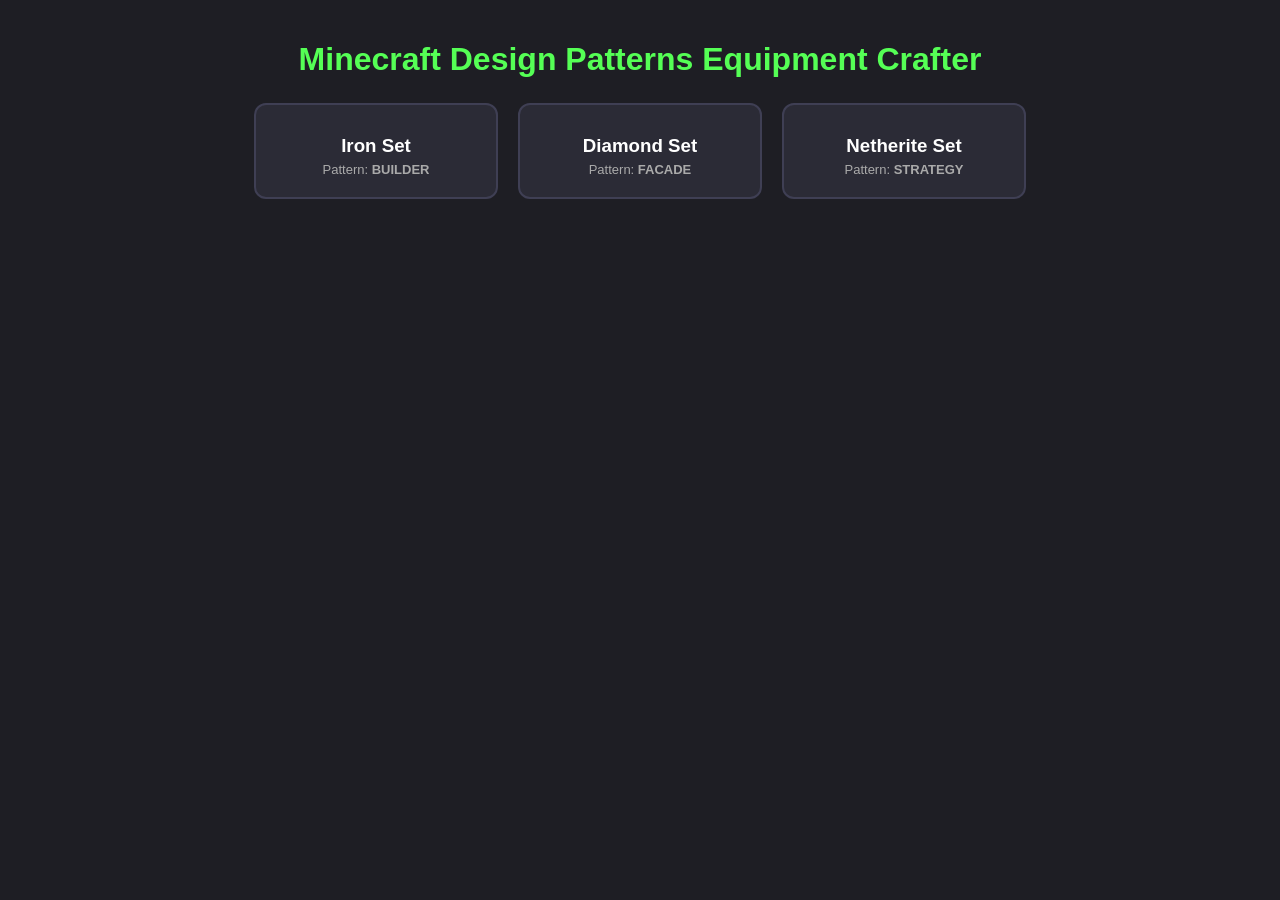
==== minecraft/src/main/resources/static/index.html @ b607a892 "feat: added simple web page for application" ====
<!DOCTYPE html>
<html lang="ru">
<head>
    <meta charset="UTF-8">
    <title>Minecraft Equipment Crafter</title>
    <style>
        body {
            font-family: 'Segoe UI', Tahoma, Geneva, Verdana, sans-serif;
            background-color: #1e1e24;
            color: #fff;
            margin: 0;
            padding: 20px;
            text-align: center;
        }

        h1 { margin-bottom: 25px; color: #55ff55; }

        .button-grid {
            display: flex;
            justify-content: center;
            gap: 20px;
            flex-wrap: wrap;
            margin-bottom: 30px;
        }

        .card {
            background-color: #2b2b36;
            border: 2px solid #3f3f54;
            border-radius: 12px;
            padding: 20px;
            width: 200px;
            cursor: pointer;
            transition: transform 0.2s, border-color 0.2s;
        }

        .card:hover {
            transform: translateY(-5px);
            border-color: #55ff55;
        }

        .card h3 { margin: 10px 0 5px 0; }
        .card p { font-size: 13px; color: #aaa; margin: 0; }

        .results-container {
            max-width: 800px;
            margin: 0 auto;
            background: #2b2b36;
            padding: 20px;
            border-radius: 12px;
            display: none;
        }

        .summary-box {
            background: #383848;
            padding: 15px;
            border-radius: 8px;
            margin-bottom: 20px;
            font-size: 16px;
        }

        .summary-box span { font-weight: bold; color: #ffaa00; }

        .items-grid {
            display: grid;
            grid-template-columns: repeat(auto-fill, minmax(220px, 1fr));
            gap: 15px;
        }

        .item-card {
            background: #1e1e24;
            padding: 15px;
            border-radius: 8px;
            border-left: 4px solid #55ff55;
            text-align: left;
        }

        .item-card.tool { border-left-color: #ff5555; }
        .item-name { font-weight: bold; margin-bottom: 5px; }
        .item-detail { font-size: 13px; color: #bbb; }
    </style>
</head>
<body>

    <h1>Minecraft Design Patterns Equipment Crafter</h1>

    <div class="button-grid">
        <div class="card" onclick="fetchEquipment('iron')">
            <h3>Iron Set</h3>
            <p>Pattern: <strong>BUILDER</strong></p>
        </div>
        <div class="card" onclick="fetchEquipment('diamond')">
            <h3>Diamond Set</h3>
            <p>Pattern: <strong>FACADE</strong></p>
        </div>
        <div class="card" onclick="fetchEquipment('netherite')">
            <h3>Netherite Set</h3>
            <p>Pattern: <strong>STRATEGY</strong></p>
        </div>
    </div>

    <div id="results" class="results-container">
        <div class="summary-box" id="summary"></div>
        <div class="items-grid" id="itemsList"></div>
    </div>

    <script>
        async function fetchEquipment(type) {
            try {
                const response = await fetch(`http://localhost:8080/api/equipment/${type}`);
                const items = await response.json();

                let totalCost = 0;
                items.forEach(item => totalCost += (item.resourceCost || 1));

                const resourceName = type === 'iron' ? 'Iron Ingots' : (type === 'diamond' ? 'Diamonds' : 'Netherite Ingots');
                const patternName = type === 'iron' ? 'Builder' : (type === 'diamond' ? 'Facade' : 'Strategy');

                document.getElementById('summary').innerHTML = `
                    Selected Pattern: <span>${patternName}</span> | 
                    Total Resources Spent: <span>${totalCost} ${resourceName}</span> | 
                    Items Generated: <span>${items.length}</span>
                `;

                const itemsList = document.getElementById('itemsList');
                itemsList.innerHTML = '';

                items.forEach(item => {
                    const isTool = item.type === 'TOOL';
                    itemsList.innerHTML += `
                        <div class="item-card ${isTool ? 'tool' : ''}">
                            <div class="item-name">${item.name}</div>
                            <div class="item-detail">Type: ${item.type}</div>
                            <div class="item-detail">Durability: ${item.durability}</div>
                            <div class="item-detail">Cost: ${item.resourceCost || 1} ore</div>
                        </div>
                    `;
                });

                document.getElementById('results').style.display = 'block';
            } catch (err) {
                alert('Error loading equipment data from backend!');
            }
        }
    </script>
</body>
</html>
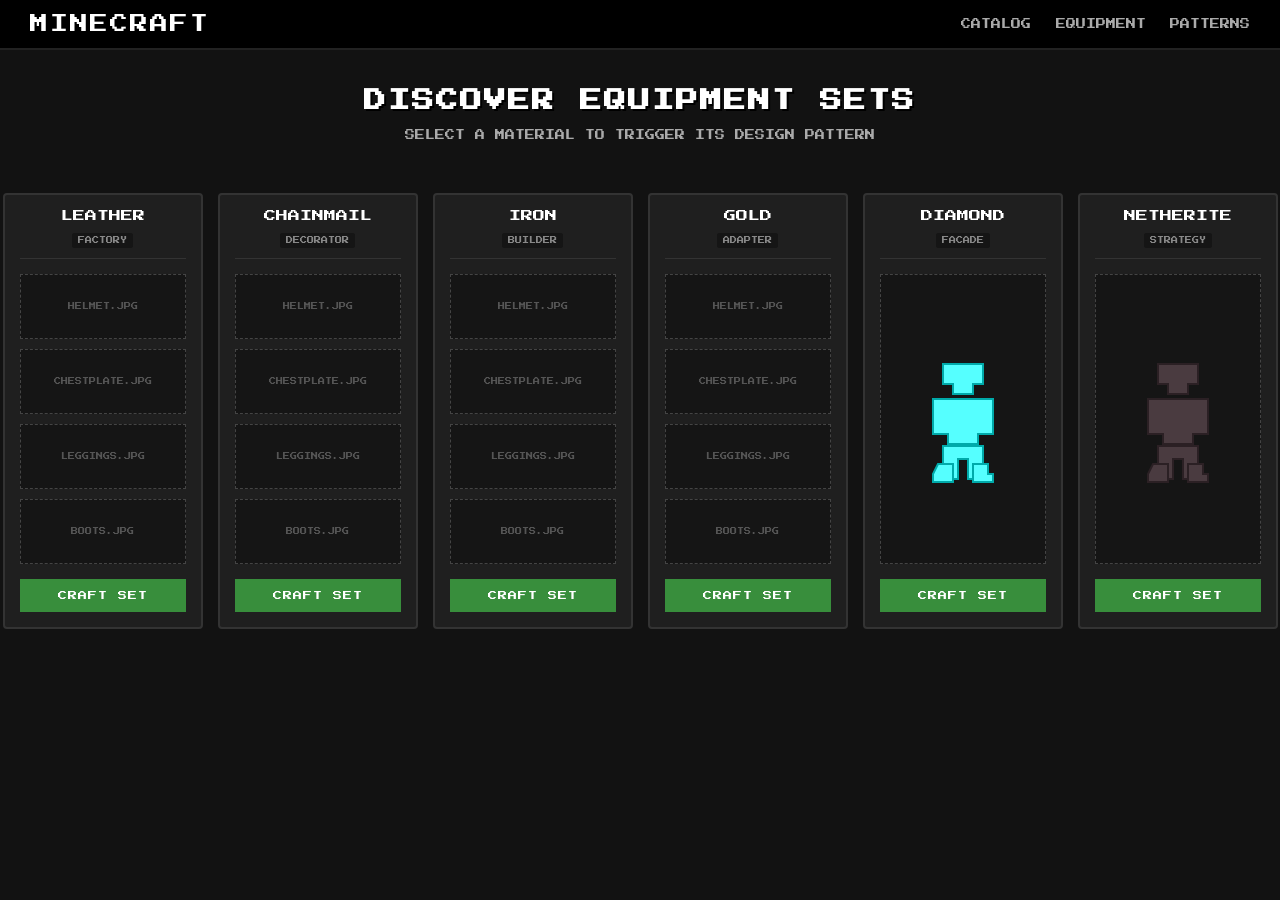
==== commit b9bae6d5: "feat: restrict set page redirection to active backend server connections and replace empty image slo" ====
--- a/minecraft/src/main/resources/static/index.html
+++ b/minecraft/src/main/resources/static/index.html
@@ -1,144 +1,333 @@
 <!DOCTYPE html>
-<html lang="ru">
+<html lang="en">
 <head>
     <meta charset="UTF-8">
+    <meta name="viewport" content="width=device-width, initial-scale=1.0">
     <title>Minecraft Equipment Crafter</title>
+    <link rel="preconnect" href="https://fonts.googleapis.com">
+    <link rel="preconnect" href="https://fonts.gstatic.com" crossorigin>
+    <link href="https://fonts.googleapis.com/css2?family=Press+Start+2P&display=swap" rel="stylesheet">
     <style>
+        :root {
+            --mc-font: 'Press Start 2P', monospace;
+            --mc-bg: #121212;
+            --mc-card-bg: #1f1f1f;
+            --mc-card-border: #333333;
+            --mc-green: #388e3c;
+            --mc-green-hover: #4caf50;
+            --mc-text-white: #ffffff;
+            --mc-text-gray: #aaaaaa;
+        }
+
+        * {
+            box-sizing: border-box;
+            margin: 0;
+            padding: 0;
+        }
+
         body {
-            font-family: 'Segoe UI', Tahoma, Geneva, Verdana, sans-serif;
-            background-color: #1e1e24;
+            background-color: var(--mc-bg);
+            color: var(--mc-text-white);
+            font-family: Arial, sans-serif;
+            min-height: 100vh;
+            display: flex;
+            flex-direction: column;
+        }
+
+        header {
+            background-color: #000000;
+            border-bottom: 2px solid #222;
+            padding: 15px 30px;
+            display: flex;
+            justify-content: space-between;
+            align-items: center;
+        }
+
+        .logo {
+            font-family: var(--mc-font);
+            font-size: 18px;
+            letter-spacing: 2px;
             color: #fff;
-            margin: 0;
-            padding: 20px;
+            text-transform: uppercase;
+        }
+
+        nav a {
+            font-family: var(--mc-font);
+            color: var(--mc-text-gray);
+            text-decoration: none;
+            margin-left: 20px;
+            font-size: 10px;
+            transition: color 0.2s;
+        }
+
+        nav a:hover {
+            color: var(--mc-text-white);
+        }
+
+        .hero {
             text-align: center;
-        }
-
-        h1 { margin-bottom: 25px; color: #55ff55; }
-
-        .button-grid {
+            padding: 40px 20px 20px 20px;
+        }
+
+        .hero h1 {
+            font-family: var(--mc-font);
+            font-size: 22px;
+            letter-spacing: 2px;
+            margin-bottom: 15px;
+            text-transform: uppercase;
+            text-shadow: 2px 2px 0px #000;
+        }
+
+        .hero p {
+            font-family: var(--mc-font);
+            font-size: 10px;
+            color: var(--mc-text-gray);
+            line-height: 1.6;
+        }
+
+        .cards-row {
             display: flex;
             justify-content: center;
-            gap: 20px;
-            flex-wrap: wrap;
-            margin-bottom: 30px;
+            gap: 15px;
+            padding: 30px 20px;
+            max-width: 1400px;
+            margin: 0 auto;
+            width: 100%;
+            overflow-x: auto;
         }
 
         .card {
-            background-color: #2b2b36;
-            border: 2px solid #3f3f54;
-            border-radius: 12px;
-            padding: 20px;
+            background-color: var(--mc-card-bg);
+            border: 2px solid var(--mc-card-border);
+            border-radius: 4px;
             width: 200px;
+            flex-shrink: 0;
+            display: flex;
+            flex-direction: column;
+            padding: 15px;
+            transition: transform 0.2s, border-color 0.2s;
+        }
+
+        .card:hover {
+            transform: translateY(-4px);
+            border-color: var(--mc-green);
+        }
+
+        .card-header {
+            text-align: center;
+            margin-bottom: 15px;
+            border-bottom: 1px solid #333;
+            padding-bottom: 10px;
+        }
+
+        .card-title {
+            font-family: var(--mc-font);
+            font-size: 12px;
+            margin-bottom: 8px;
+            color: #fff;
+        }
+
+        .pattern-badge {
+            font-family: var(--mc-font);
+            font-size: 7px;
+            color: #888;
+            background: #151515;
+            padding: 4px 6px;
+            border-radius: 2px;
+            display: inline-block;
+        }
+
+        .armor-slots {
+            display: flex;
+            flex-direction: column;
+            gap: 10px;
+            margin-bottom: 15px;
+        }
+
+        .img-slot {
+            width: 100%;
+            height: 65px;
+            background-color: #151515;
+            border: 1px dashed #444;
+            display: flex;
+            align-items: center;
+            justify-content: center;
+            overflow: hidden;
+        }
+
+        .img-slot img {
+            max-width: 100%;
+            max-height: 100%;
+            object-fit: contain;
+        }
+
+        .img-slot-placeholder {
+            font-family: var(--mc-font);
+            font-size: 7px;
+            color: #555;
+            text-transform: uppercase;
+        }
+
+        .full-illustration-slot {
+            width: 100%;
+            height: 290px;
+            background-color: #151515;
+            border: 1px dashed #444;
+            display: flex;
+            align-items: center;
+            justify-content: center;
+            margin-bottom: 15px;
+        }
+
+        .btn-craft {
+            font-family: var(--mc-font);
+            font-size: 9px;
+            background-color: var(--mc-green);
+            color: #fff;
+            border: none;
+            padding: 12px 5px;
             cursor: pointer;
-            transition: transform 0.2s, border-color 0.2s;
-        }
-
-        .card:hover {
-            transform: translateY(-5px);
-            border-color: #55ff55;
-        }
-
-        .card h3 { margin: 10px 0 5px 0; }
-        .card p { font-size: 13px; color: #aaa; margin: 0; }
-
-        .results-container {
-            max-width: 800px;
-            margin: 0 auto;
-            background: #2b2b36;
-            padding: 20px;
-            border-radius: 12px;
-            display: none;
-        }
-
-        .summary-box {
-            background: #383848;
-            padding: 15px;
-            border-radius: 8px;
-            margin-bottom: 20px;
-            font-size: 16px;
-        }
-
-        .summary-box span { font-weight: bold; color: #ffaa00; }
-
-        .items-grid {
-            display: grid;
-            grid-template-columns: repeat(auto-fill, minmax(220px, 1fr));
-            gap: 15px;
-        }
-
-        .item-card {
-            background: #1e1e24;
-            padding: 15px;
-            border-radius: 8px;
-            border-left: 4px solid #55ff55;
-            text-align: left;
-        }
-
-        .item-card.tool { border-left-color: #ff5555; }
-        .item-name { font-weight: bold; margin-bottom: 5px; }
-        .item-detail { font-size: 13px; color: #bbb; }
+            width: 100%;
+            text-transform: uppercase;
+            letter-spacing: 1px;
+            margin-top: auto;
+            transition: background-color 0.2s;
+        }
+
+        .btn-craft:hover {
+            background-color: var(--mc-green-hover);
+        }
     </style>
 </head>
 <body>
 
-    <h1>Minecraft Design Patterns Equipment Crafter</h1>
-
-    <div class="button-grid">
-        <div class="card" onclick="fetchEquipment('iron')">
-            <h3>Iron Set</h3>
-            <p>Pattern: <strong>BUILDER</strong></p>
-        </div>
-        <div class="card" onclick="fetchEquipment('diamond')">
-            <h3>Diamond Set</h3>
-            <p>Pattern: <strong>FACADE</strong></p>
-        </div>
-        <div class="card" onclick="fetchEquipment('netherite')">
-            <h3>Netherite Set</h3>
-            <p>Pattern: <strong>STRATEGY</strong></p>
-        </div>
+    <header>
+        <div class="logo">MINECRAFT</div>
+        <nav>
+            <a href="index.html">CATALOG</a>
+            <a href="#">EQUIPMENT</a>
+            <a href="#">PATTERNS</a>
+        </nav>
+    </header>
+
+    <div class="hero">
+        <h1>DISCOVER EQUIPMENT SETS</h1>
+        <p>SELECT A MATERIAL TO TRIGGER ITS DESIGN PATTERN</p>
     </div>
 
-    <div id="results" class="results-container">
-        <div class="summary-box" id="summary"></div>
-        <div class="items-grid" id="itemsList"></div>
+    <div class="cards-row">
+        <!-- 1. LEATHER -->
+        <div class="card">
+            <div class="card-header">
+                <div class="card-title">LEATHER</div>
+                <div class="pattern-badge">FACTORY</div>
+            </div>
+            <div class="armor-slots">
+                <div class="img-slot"><img src="leather_helmet.jpg" alt="Helmet" onerror="this.style.display='none'; this.nextElementSibling.style.display='block';"><span class="img-slot-placeholder" style="display:none;">HELMET.JPG</span></div>
+                <div class="img-slot"><img src="leather_chestplate.jpg" alt="Chestplate" onerror="this.style.display='none'; this.nextElementSibling.style.display='block';"><span class="img-slot-placeholder" style="display:none;">CHESTPLATE.JPG</span></div>
+                <div class="img-slot"><img src="leather_leggings.jpg" alt="Leggings" onerror="this.style.display='none'; this.nextElementSibling.style.display='block';"><span class="img-slot-placeholder" style="display:none;">LEGGINGS.JPG</span></div>
+                <div class="img-slot"><img src="leather_boots.jpg" alt="Boots" onerror="this.style.display='none'; this.nextElementSibling.style.display='block';"><span class="img-slot-placeholder" style="display:none;">BOOTS.JPG</span></div>
+            </div>
+            <button class="btn-craft" onclick="craftSet('leather')">CRAFT SET</button>
+        </div>
+
+        <!-- 2. CHAINMAIL -->
+        <div class="card">
+            <div class="card-header">
+                <div class="card-title">CHAINMAIL</div>
+                <div class="pattern-badge">DECORATOR</div>
+            </div>
+            <div class="armor-slots">
+                <div class="img-slot"><img src="chainmail_helmet.jpg" alt="Helmet" onerror="this.style.display='none'; this.nextElementSibling.style.display='block';"><span class="img-slot-placeholder" style="display:none;">HELMET.JPG</span></div>
+                <div class="img-slot"><img src="chainmail_chestplate.jpg" alt="Chestplate" onerror="this.style.display='none'; this.nextElementSibling.style.display='block';"><span class="img-slot-placeholder" style="display:none;">CHESTPLATE.JPG</span></div>
+                <div class="img-slot"><img src="chainmail_leggings.jpg" alt="Leggings" onerror="this.style.display='none'; this.nextElementSibling.style.display='block';"><span class="img-slot-placeholder" style="display:none;">LEGGINGS.JPG</span></div>
+                <div class="img-slot"><img src="chainmail_boots.jpg" alt="Boots" onerror="this.style.display='none'; this.nextElementSibling.style.display='block';"><span class="img-slot-placeholder" style="display:none;">BOOTS.JPG</span></div>
+            </div>
+            <button class="btn-craft" onclick="craftSet('chainmail')">CRAFT SET</button>
+        </div>
+
+        <!-- 3. IRON -->
+        <div class="card">
+            <div class="card-header">
+                <div class="card-title">IRON</div>
+                <div class="pattern-badge">BUILDER</div>
+            </div>
+            <div class="armor-slots">
+                <div class="img-slot"><img src="iron_helmet.jpg" alt="Helmet" onerror="this.style.display='none'; this.nextElementSibling.style.display='block';"><span class="img-slot-placeholder" style="display:none;">HELMET.JPG</span></div>
+                <div class="img-slot"><img src="iron_chestplate.jpg" alt="Chestplate" onerror="this.style.display='none'; this.nextElementSibling.style.display='block';"><span class="img-slot-placeholder" style="display:none;">CHESTPLATE.JPG</span></div>
+                <div class="img-slot"><img src="iron_leggings.jpg" alt="Leggings" onerror="this.style.display='none'; this.nextElementSibling.style.display='block';"><span class="img-slot-placeholder" style="display:none;">LEGGINGS.JPG</span></div>
+                <div class="img-slot"><img src="iron_boots.jpg" alt="Boots" onerror="this.style.display='none'; this.nextElementSibling.style.display='block';"><span class="img-slot-placeholder" style="display:none;">BOOTS.JPG</span></div>
+            </div>
+            <button class="btn-craft" onclick="craftSet('iron')">CRAFT SET</button>
+        </div>
+
+        <!-- 4. GOLD -->
+        <div class="card">
+            <div class="card-header">
+                <div class="card-title">GOLD</div>
+                <div class="pattern-badge">ADAPTER</div>
+            </div>
+            <div class="armor-slots">
+                <div class="img-slot"><img src="gold_helmet.jpg" alt="Helmet" onerror="this.style.display='none'; this.nextElementSibling.style.display='block';"><span class="img-slot-placeholder" style="display:none;">HELMET.JPG</span></div>
+                <div class="img-slot"><img src="gold_chestplate.jpg" alt="Chestplate" onerror="this.style.display='none'; this.nextElementSibling.style.display='block';"><span class="img-slot-placeholder" style="display:none;">CHESTPLATE.JPG</span></div>
+                <div class="img-slot"><img src="gold_leggings.jpg" alt="Leggings" onerror="this.style.display='none'; this.nextElementSibling.style.display='block';"><span class="img-slot-placeholder" style="display:none;">LEGGINGS.JPG</span></div>
+                <div class="img-slot"><img src="gold_boots.jpg" alt="Boots" onerror="this.style.display='none'; this.nextElementSibling.style.display='block';"><span class="img-slot-placeholder" style="display:none;">BOOTS.JPG</span></div>
+            </div>
+            <button class="btn-craft" onclick="craftSet('gold')">CRAFT SET</button>
+        </div>
+
+        <!-- 5. DIAMOND -->
+        <div class="card">
+            <div class="card-header">
+                <div class="card-title">DIAMOND</div>
+                <div class="pattern-badge">FACADE</div>
+            </div>
+            <div class="full-illustration-slot">
+                <svg width="100" height="140" viewBox="0 0 100 130" xmlns="http://www.w3.org/2000/svg">
+                    <path d="M30 10 H70 V30 H60 V40 H40 V30 H30 Z" fill="#55ffff" stroke="#00aaaa" stroke-width="2"/>
+                    <path d="M20 45 H80 V80 H65 V90 H35 V80 H20 Z" fill="#55ffff" stroke="#00aaaa" stroke-width="2"/>
+                    <path d="M30 92 H70 V125 H55 V105 H45 V125 H30 Z" fill="#55ffff" stroke="#00aaaa" stroke-width="2"/>
+                    <path d="M25 110 H40 V128 H20 V120 Z M60 110 H75 V120 H80 V128 H60 Z" fill="#55ffff" stroke="#00aaaa" stroke-width="2"/>
+                </svg>
+            </div>
+            <button class="btn-craft" onclick="craftSet('diamond')">CRAFT SET</button>
+        </div>
+
+        <!-- 6. NETHERITE -->
+        <div class="card">
+            <div class="card-header">
+                <div class="card-title">NETHERITE</div>
+                <div class="pattern-badge">STRATEGY</div>
+            </div>
+            <div class="full-illustration-slot">
+                <svg width="100" height="140" viewBox="0 0 100 130" xmlns="http://www.w3.org/2000/svg">
+                    <path d="M30 10 H70 V30 H60 V40 H40 V30 H30 Z" fill="#4a3b40" stroke="#2b2024" stroke-width="2"/>
+                    <path d="M20 45 H80 V80 H65 V90 H35 V80 H20 Z" fill="#4a3b40" stroke="#2b2024" stroke-width="2"/>
+                    <path d="M30 92 H70 V125 H55 V105 H45 V125 H30 Z" fill="#4a3b40" stroke="#2b2024" stroke-width="2"/>
+                    <path d="M25 110 H40 V128 H20 V120 Z M60 110 H75 V120 H80 V128 H60 Z" fill="#4a3b40" stroke="#2b2024" stroke-width="2"/>
+                </svg>
+            </div>
+            <button class="btn-craft" onclick="craftSet('netherite')">CRAFT SET</button>
+        </div>
     </div>
 
     <script>
-        async function fetchEquipment(type) {
+        async function craftSet(type) {
+            const supportedTypes = ['iron', 'diamond', 'netherite'];
+            if (!supportedTypes.includes(type)) {
+                alert('Set page for ' + type.toUpperCase() + ' is not implemented yet!');
+                return;
+            }
+
             try {
                 const response = await fetch(`http://localhost:8080/api/equipment/${type}`);
-                const items = await response.json();
-
-                let totalCost = 0;
-                items.forEach(item => totalCost += (item.resourceCost || 1));
-
-                const resourceName = type === 'iron' ? 'Iron Ingots' : (type === 'diamond' ? 'Diamonds' : 'Netherite Ingots');
-                const patternName = type === 'iron' ? 'Builder' : (type === 'diamond' ? 'Facade' : 'Strategy');
-
-                document.getElementById('summary').innerHTML = `
-                    Selected Pattern: <span>${patternName}</span> | 
-                    Total Resources Spent: <span>${totalCost} ${resourceName}</span> | 
-                    Items Generated: <span>${items.length}</span>
-                `;
-
-                const itemsList = document.getElementById('itemsList');
-                itemsList.innerHTML = '';
-
-                items.forEach(item => {
-                    const isTool = item.type === 'TOOL';
-                    itemsList.innerHTML += `
-                        <div class="item-card ${isTool ? 'tool' : ''}">
-                            <div class="item-name">${item.name}</div>
-                            <div class="item-detail">Type: ${item.type}</div>
-                            <div class="item-detail">Durability: ${item.durability}</div>
-                            <div class="item-detail">Cost: ${item.resourceCost || 1} ore</div>
-                        </div>
-                    `;
-                });
-
-                document.getElementById('results').style.display = 'block';
+                if (response.ok) {
+                    window.location.href = `${type}.html`;
+                } else {
+                    alert('Server error: Could not fetch data from backend!');
+                }
             } catch (err) {
-                alert('Error loading equipment data from backend!');
+                alert('SERVER IS DOWN! Please start Spring Boot server (./mvnw spring-boot:run) to open this set.');
             }
         }
     </script>
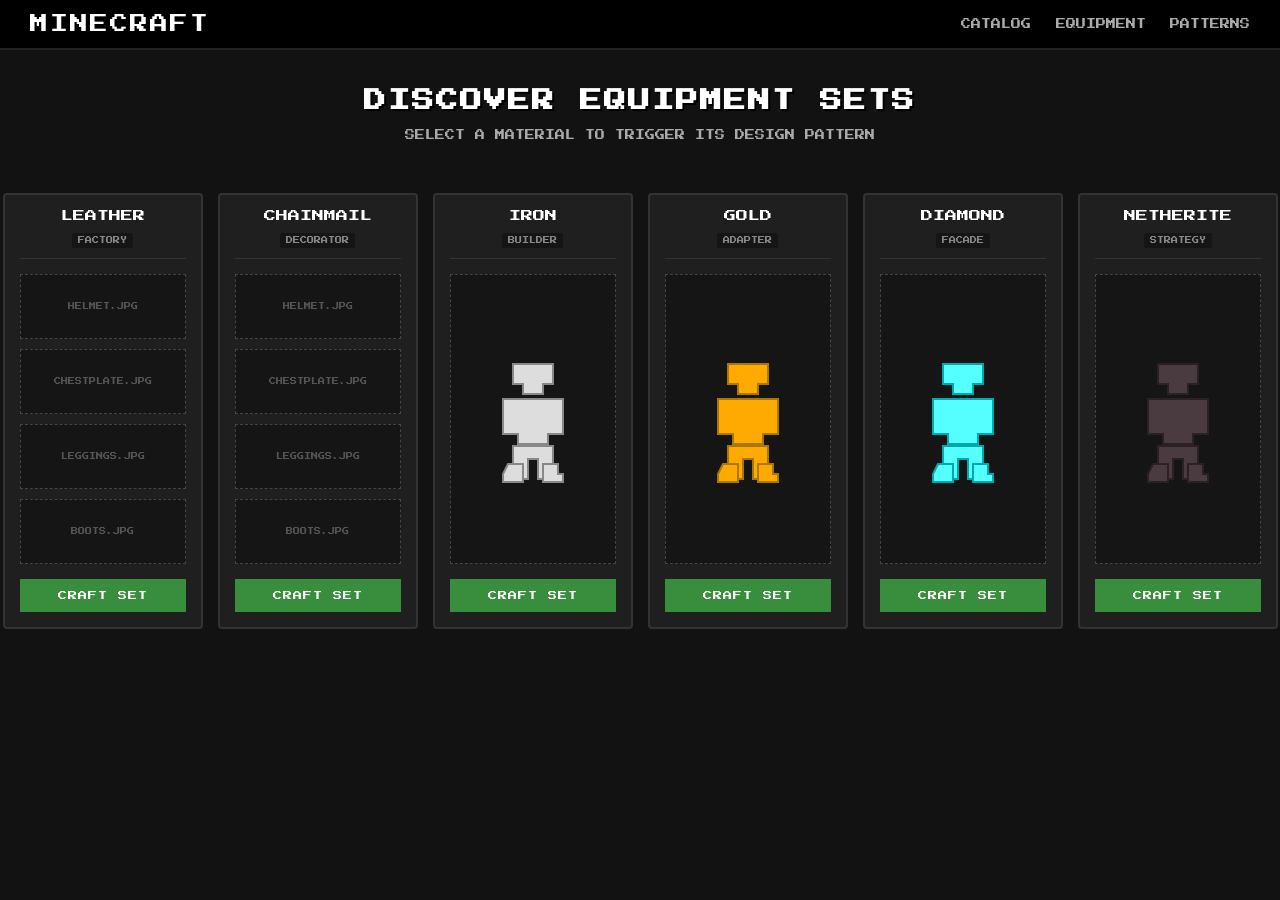
==== commit 4dfcd634: "Connect gold Adapter and iron Builders to equipment pages" ====
--- a/minecraft/src/main/resources/static/index.html
+++ b/minecraft/src/main/resources/static/index.html
@@ -252,11 +252,13 @@
                 <div class="card-title">IRON</div>
                 <div class="pattern-badge">BUILDER</div>
             </div>
-            <div class="armor-slots">
-                <div class="img-slot"><img src="iron_helmet.jpg" alt="Helmet" onerror="this.style.display='none'; this.nextElementSibling.style.display='block';"><span class="img-slot-placeholder" style="display:none;">HELMET.JPG</span></div>
-                <div class="img-slot"><img src="iron_chestplate.jpg" alt="Chestplate" onerror="this.style.display='none'; this.nextElementSibling.style.display='block';"><span class="img-slot-placeholder" style="display:none;">CHESTPLATE.JPG</span></div>
-                <div class="img-slot"><img src="iron_leggings.jpg" alt="Leggings" onerror="this.style.display='none'; this.nextElementSibling.style.display='block';"><span class="img-slot-placeholder" style="display:none;">LEGGINGS.JPG</span></div>
-                <div class="img-slot"><img src="iron_boots.jpg" alt="Boots" onerror="this.style.display='none'; this.nextElementSibling.style.display='block';"><span class="img-slot-placeholder" style="display:none;">BOOTS.JPG</span></div>
+            <div class="full-illustration-slot">
+                <svg width="100" height="140" viewBox="0 0 100 130" xmlns="http://www.w3.org/2000/svg" role="img" aria-label="Iron armor set">
+                    <path d="M30 10 H70 V30 H60 V40 H40 V30 H30 Z" fill="#dddddd" stroke="#888888" stroke-width="2"/>
+                    <path d="M20 45 H80 V80 H65 V90 H35 V80 H20 Z" fill="#dddddd" stroke="#888888" stroke-width="2"/>
+                    <path d="M30 92 H70 V125 H55 V105 H45 V125 H30 Z" fill="#dddddd" stroke="#888888" stroke-width="2"/>
+                    <path d="M25 110 H40 V128 H20 V120 Z M60 110 H75 V120 H80 V128 H60 Z" fill="#dddddd" stroke="#888888" stroke-width="2"/>
+                </svg>
             </div>
             <button class="btn-craft" onclick="craftSet('iron')">CRAFT SET</button>
         </div>
@@ -267,11 +269,13 @@
                 <div class="card-title">GOLD</div>
                 <div class="pattern-badge">ADAPTER</div>
             </div>
-            <div class="armor-slots">
-                <div class="img-slot"><img src="gold_helmet.jpg" alt="Helmet" onerror="this.style.display='none'; this.nextElementSibling.style.display='block';"><span class="img-slot-placeholder" style="display:none;">HELMET.JPG</span></div>
-                <div class="img-slot"><img src="gold_chestplate.jpg" alt="Chestplate" onerror="this.style.display='none'; this.nextElementSibling.style.display='block';"><span class="img-slot-placeholder" style="display:none;">CHESTPLATE.JPG</span></div>
-                <div class="img-slot"><img src="gold_leggings.jpg" alt="Leggings" onerror="this.style.display='none'; this.nextElementSibling.style.display='block';"><span class="img-slot-placeholder" style="display:none;">LEGGINGS.JPG</span></div>
-                <div class="img-slot"><img src="gold_boots.jpg" alt="Boots" onerror="this.style.display='none'; this.nextElementSibling.style.display='block';"><span class="img-slot-placeholder" style="display:none;">BOOTS.JPG</span></div>
+            <div class="full-illustration-slot">
+                <svg width="100" height="140" viewBox="0 0 100 130" xmlns="http://www.w3.org/2000/svg" role="img" aria-label="Gold armor set">
+                    <path d="M30 10 H70 V30 H60 V40 H40 V30 H30 Z" fill="#ffaa00" stroke="#aa7700" stroke-width="2"/>
+                    <path d="M20 45 H80 V80 H65 V90 H35 V80 H20 Z" fill="#ffaa00" stroke="#aa7700" stroke-width="2"/>
+                    <path d="M30 92 H70 V125 H55 V105 H45 V125 H30 Z" fill="#ffaa00" stroke="#aa7700" stroke-width="2"/>
+                    <path d="M25 110 H40 V128 H20 V120 Z M60 110 H75 V120 H80 V128 H60 Z" fill="#ffaa00" stroke="#aa7700" stroke-width="2"/>
+                </svg>
             </div>
             <button class="btn-craft" onclick="craftSet('gold')">CRAFT SET</button>
         </div>
@@ -313,9 +317,14 @@
 
     <script>
         async function craftSet(type) {
-            const supportedTypes = ['iron', 'diamond', 'netherite'];
+            const supportedTypes = ['iron', 'gold', 'diamond', 'netherite'];
             if (!supportedTypes.includes(type)) {
                 alert('Set page for ' + type.toUpperCase() + ' is not implemented yet!');
+                return;
+            }
+
+            if (type === 'iron' || type === 'gold') {
+                window.location.href = `${type}.html`;
                 return;
             }
 
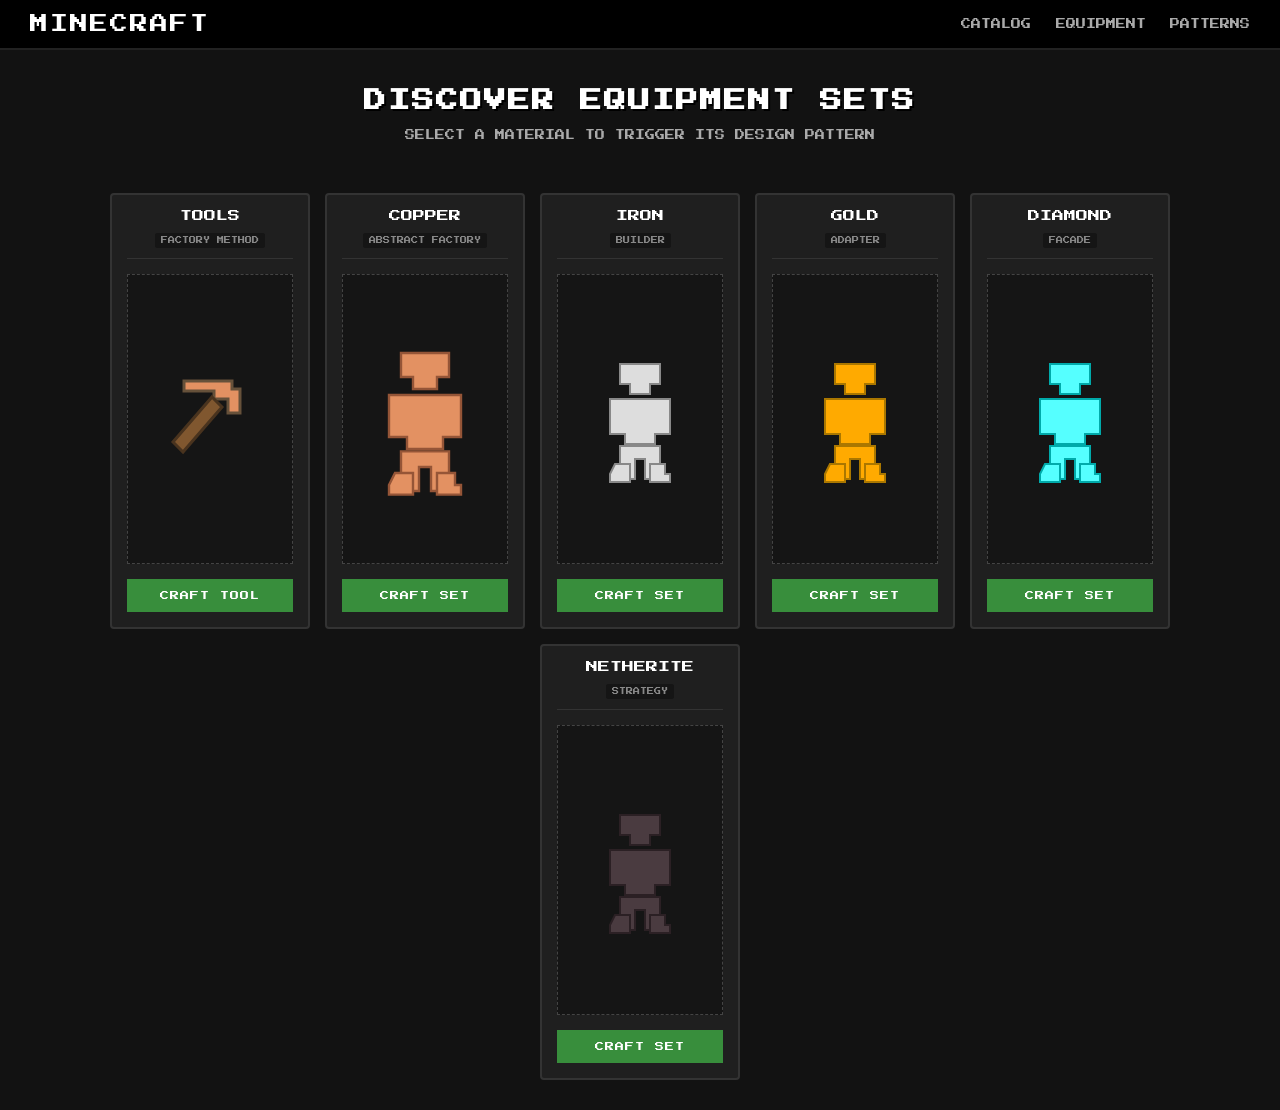
==== commit 83f4ea80: "Add factory pattern equipment pages and complete tool sets" ====
--- a/minecraft/src/main/resources/static/index.html
+++ b/minecraft/src/main/resources/static/index.html
@@ -88,6 +88,7 @@
         .cards-row {
             display: flex;
             justify-content: center;
+            flex-wrap: wrap;
             gap: 15px;
             padding: 30px 20px;
             max-width: 1400px;
@@ -216,34 +217,34 @@
     </div>
 
     <div class="cards-row">
-        <!-- 1. LEATHER -->
-        <div class="card">
-            <div class="card-header">
-                <div class="card-title">LEATHER</div>
-                <div class="pattern-badge">FACTORY</div>
-            </div>
-            <div class="armor-slots">
-                <div class="img-slot"><img src="leather_helmet.jpg" alt="Helmet" onerror="this.style.display='none'; this.nextElementSibling.style.display='block';"><span class="img-slot-placeholder" style="display:none;">HELMET.JPG</span></div>
-                <div class="img-slot"><img src="leather_chestplate.jpg" alt="Chestplate" onerror="this.style.display='none'; this.nextElementSibling.style.display='block';"><span class="img-slot-placeholder" style="display:none;">CHESTPLATE.JPG</span></div>
-                <div class="img-slot"><img src="leather_leggings.jpg" alt="Leggings" onerror="this.style.display='none'; this.nextElementSibling.style.display='block';"><span class="img-slot-placeholder" style="display:none;">LEGGINGS.JPG</span></div>
-                <div class="img-slot"><img src="leather_boots.jpg" alt="Boots" onerror="this.style.display='none'; this.nextElementSibling.style.display='block';"><span class="img-slot-placeholder" style="display:none;">BOOTS.JPG</span></div>
-            </div>
-            <button class="btn-craft" onclick="craftSet('leather')">CRAFT SET</button>
-        </div>
-
-        <!-- 2. CHAINMAIL -->
-        <div class="card">
-            <div class="card-header">
-                <div class="card-title">CHAINMAIL</div>
-                <div class="pattern-badge">DECORATOR</div>
-            </div>
-            <div class="armor-slots">
-                <div class="img-slot"><img src="chainmail_helmet.jpg" alt="Helmet" onerror="this.style.display='none'; this.nextElementSibling.style.display='block';"><span class="img-slot-placeholder" style="display:none;">HELMET.JPG</span></div>
-                <div class="img-slot"><img src="chainmail_chestplate.jpg" alt="Chestplate" onerror="this.style.display='none'; this.nextElementSibling.style.display='block';"><span class="img-slot-placeholder" style="display:none;">CHESTPLATE.JPG</span></div>
-                <div class="img-slot"><img src="chainmail_leggings.jpg" alt="Leggings" onerror="this.style.display='none'; this.nextElementSibling.style.display='block';"><span class="img-slot-placeholder" style="display:none;">LEGGINGS.JPG</span></div>
-                <div class="img-slot"><img src="chainmail_boots.jpg" alt="Boots" onerror="this.style.display='none'; this.nextElementSibling.style.display='block';"><span class="img-slot-placeholder" style="display:none;">BOOTS.JPG</span></div>
-            </div>
-            <button class="btn-craft" onclick="craftSet('chainmail')">CRAFT SET</button>
+        <div class="card">
+            <div class="card-header">
+                <div class="card-title">TOOLS</div>
+                <div class="pattern-badge">FACTORY METHOD</div>
+            </div>
+            <div class="full-illustration-slot">
+                <svg width="100" height="140" viewBox="0 0 100 100" role="img" aria-label="Pickaxe" xmlns="http://www.w3.org/2000/svg">
+                    <path d="M24 12 H72 V20 H80 V44 H68 V30 H54 V22 H24 Z" fill="#e39162" stroke="#66513a" stroke-width="3"/>
+                    <path d="M52 28 L62 38 L23 83 L13 73 Z" fill="#80572f" stroke="#49331e" stroke-width="3"/>
+                </svg>
+            </div>
+            <button class="btn-craft" onclick="craftSet('factorymethod')">CRAFT TOOL</button>
+        </div>
+
+        <div class="card">
+            <div class="card-header">
+                <div class="card-title">COPPER</div>
+                <div class="pattern-badge">ABSTRACT FACTORY</div>
+            </div>
+            <div class="full-illustration-slot">
+                <svg width="120" height="160" viewBox="0 0 100 130" xmlns="http://www.w3.org/2000/svg">
+                    <path d="M30 10 H70 V30 H60 V40 H40 V30 H30 Z" fill="#e39162" stroke="#955537" stroke-width="2"/>
+                    <path d="M20 45 H80 V80 H65 V90 H35 V80 H20 Z" fill="#e39162" stroke="#955537" stroke-width="2"/>
+                    <path d="M30 92 H70 V125 H55 V105 H45 V125 H30 Z" fill="#e39162" stroke="#955537" stroke-width="2"/>
+                    <path d="M25 110 H40 V128 H20 V120 Z M60 110 H75 V120 H80 V128 H60 Z" fill="#e39162" stroke="#955537" stroke-width="2"/>
+                </svg>
+            </div>
+            <button class="btn-craft" onclick="craftSet('abstractfactory')">CRAFT SET</button>
         </div>
 
         <!-- 3. IRON -->
@@ -317,13 +318,13 @@
 
     <script>
         async function craftSet(type) {
-            const supportedTypes = ['iron', 'gold', 'diamond', 'netherite'];
+            const supportedTypes = ['iron', 'gold', 'diamond', 'netherite', 'abstractfactory', 'factorymethod'];
             if (!supportedTypes.includes(type)) {
                 alert('Set page for ' + type.toUpperCase() + ' is not implemented yet!');
                 return;
             }
 
-            if (type === 'iron' || type === 'gold') {
+            if (['iron', 'gold', 'abstractfactory', 'factorymethod'].includes(type)) {
                 window.location.href = `${type}.html`;
                 return;
             }
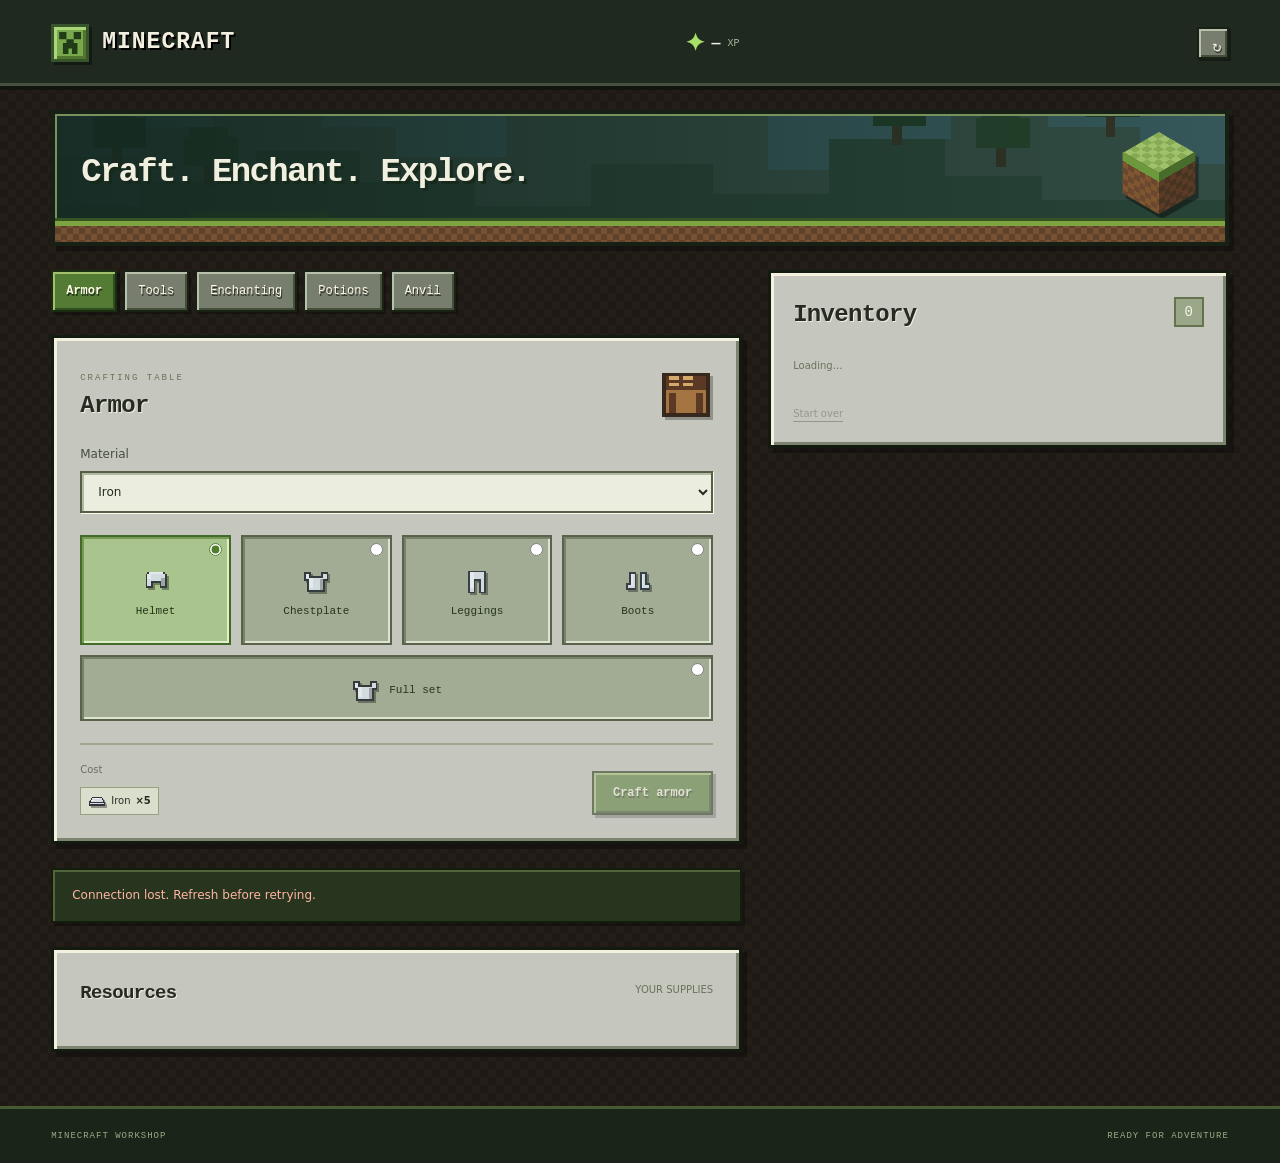
==== commit 11b1fe53: "Build workshop page" ====
--- a/minecraft/src/main/resources/static/index.html
+++ b/minecraft/src/main/resources/static/index.html
@@ -1,345 +1,234 @@
-<!DOCTYPE html>
+<!doctype html>
 <html lang="en">
-<head>
-    <meta charset="UTF-8">
-    <meta name="viewport" content="width=device-width, initial-scale=1.0">
-    <title>Minecraft Equipment Crafter</title>
-    <link rel="preconnect" href="https://fonts.googleapis.com">
-    <link rel="preconnect" href="https://fonts.gstatic.com" crossorigin>
-    <link href="https://fonts.googleapis.com/css2?family=Press+Start+2P&display=swap" rel="stylesheet">
-    <style>
-        :root {
-            --mc-font: 'Press Start 2P', monospace;
-            --mc-bg: #121212;
-            --mc-card-bg: #1f1f1f;
-            --mc-card-border: #333333;
-            --mc-green: #388e3c;
-            --mc-green-hover: #4caf50;
-            --mc-text-white: #ffffff;
-            --mc-text-gray: #aaaaaa;
-        }
-
-        * {
-            box-sizing: border-box;
-            margin: 0;
-            padding: 0;
-        }
-
-        body {
-            background-color: var(--mc-bg);
-            color: var(--mc-text-white);
-            font-family: Arial, sans-serif;
-            min-height: 100vh;
-            display: flex;
-            flex-direction: column;
-        }
-
-        header {
-            background-color: #000000;
-            border-bottom: 2px solid #222;
-            padding: 15px 30px;
-            display: flex;
-            justify-content: space-between;
-            align-items: center;
-        }
-
-        .logo {
-            font-family: var(--mc-font);
-            font-size: 18px;
-            letter-spacing: 2px;
-            color: #fff;
-            text-transform: uppercase;
-        }
-
-        nav a {
-            font-family: var(--mc-font);
-            color: var(--mc-text-gray);
-            text-decoration: none;
-            margin-left: 20px;
-            font-size: 10px;
-            transition: color 0.2s;
-        }
-
-        nav a:hover {
-            color: var(--mc-text-white);
-        }
-
-        .hero {
-            text-align: center;
-            padding: 40px 20px 20px 20px;
-        }
-
-        .hero h1 {
-            font-family: var(--mc-font);
-            font-size: 22px;
-            letter-spacing: 2px;
-            margin-bottom: 15px;
-            text-transform: uppercase;
-            text-shadow: 2px 2px 0px #000;
-        }
-
-        .hero p {
-            font-family: var(--mc-font);
-            font-size: 10px;
-            color: var(--mc-text-gray);
-            line-height: 1.6;
-        }
-
-        .cards-row {
-            display: flex;
-            justify-content: center;
-            flex-wrap: wrap;
-            gap: 15px;
-            padding: 30px 20px;
-            max-width: 1400px;
-            margin: 0 auto;
-            width: 100%;
-            overflow-x: auto;
-        }
-
-        .card {
-            background-color: var(--mc-card-bg);
-            border: 2px solid var(--mc-card-border);
-            border-radius: 4px;
-            width: 200px;
-            flex-shrink: 0;
-            display: flex;
-            flex-direction: column;
-            padding: 15px;
-            transition: transform 0.2s, border-color 0.2s;
-        }
-
-        .card:hover {
-            transform: translateY(-4px);
-            border-color: var(--mc-green);
-        }
-
-        .card-header {
-            text-align: center;
-            margin-bottom: 15px;
-            border-bottom: 1px solid #333;
-            padding-bottom: 10px;
-        }
-
-        .card-title {
-            font-family: var(--mc-font);
-            font-size: 12px;
-            margin-bottom: 8px;
-            color: #fff;
-        }
-
-        .pattern-badge {
-            font-family: var(--mc-font);
-            font-size: 7px;
-            color: #888;
-            background: #151515;
-            padding: 4px 6px;
-            border-radius: 2px;
-            display: inline-block;
-        }
-
-        .armor-slots {
-            display: flex;
-            flex-direction: column;
-            gap: 10px;
-            margin-bottom: 15px;
-        }
-
-        .img-slot {
-            width: 100%;
-            height: 65px;
-            background-color: #151515;
-            border: 1px dashed #444;
-            display: flex;
-            align-items: center;
-            justify-content: center;
-            overflow: hidden;
-        }
-
-        .img-slot img {
-            max-width: 100%;
-            max-height: 100%;
-            object-fit: contain;
-        }
-
-        .img-slot-placeholder {
-            font-family: var(--mc-font);
-            font-size: 7px;
-            color: #555;
-            text-transform: uppercase;
-        }
-
-        .full-illustration-slot {
-            width: 100%;
-            height: 290px;
-            background-color: #151515;
-            border: 1px dashed #444;
-            display: flex;
-            align-items: center;
-            justify-content: center;
-            margin-bottom: 15px;
-        }
-
-        .btn-craft {
-            font-family: var(--mc-font);
-            font-size: 9px;
-            background-color: var(--mc-green);
-            color: #fff;
-            border: none;
-            padding: 12px 5px;
-            cursor: pointer;
-            width: 100%;
-            text-transform: uppercase;
-            letter-spacing: 1px;
-            margin-top: auto;
-            transition: background-color 0.2s;
-        }
-
-        .btn-craft:hover {
-            background-color: var(--mc-green-hover);
-        }
-    </style>
-</head>
-<body>
-
+  <head>
+    <meta charset="utf-8" />
+    <meta name="viewport" content="width=device-width,initial-scale=1" />
+    <meta name="theme-color" content="#283520" />
+    <title>Minecraft Workshop</title>
+    <link rel="stylesheet" href="./style.css?v=12" />
+    <script defer src="./app.js?v=12"></script>
+  </head>
+  <body>
     <header>
-        <div class="logo">MINECRAFT</div>
-        <nav>
-            <a href="index.html">CATALOG</a>
-            <a href="#">EQUIPMENT</a>
-            <a href="#">PATTERNS</a>
-        </nav>
+      <a class="brand" href="./"
+        ><span class="creeper" aria-hidden="true"></span
+        ><span>MINECRAFT</span></a
+      >
+      <div class="player-stats">
+        <span title="Experience"
+          ><b class="xp-icon">✦</b> <strong id="experience">—</strong
+          ><small>XP</small></span
+        >
+      </div>
+      <div class="connection">
+        <button
+          id="refresh"
+          class="square"
+          title="Refresh"
+          aria-label="Refresh"
+        >
+          ↻
+        </button>
+      </div>
     </header>
-
-    <div class="hero">
-        <h1>DISCOVER EQUIPMENT SETS</h1>
-        <p>SELECT A MATERIAL TO TRIGGER ITS DESIGN PATTERN</p>
-    </div>
-
-    <div class="cards-row">
-        <div class="card">
-            <div class="card-header">
-                <div class="card-title">TOOLS</div>
-                <div class="pattern-badge">FACTORY METHOD</div>
-            </div>
-            <div class="full-illustration-slot">
-                <svg width="100" height="140" viewBox="0 0 100 100" role="img" aria-label="Pickaxe" xmlns="http://www.w3.org/2000/svg">
-                    <path d="M24 12 H72 V20 H80 V44 H68 V30 H54 V22 H24 Z" fill="#e39162" stroke="#66513a" stroke-width="3"/>
-                    <path d="M52 28 L62 38 L23 83 L13 73 Z" fill="#80572f" stroke="#49331e" stroke-width="3"/>
-                </svg>
-            </div>
-            <button class="btn-craft" onclick="craftSet('factorymethod')">CRAFT TOOL</button>
+    <main>
+      <section class="hero">
+        <div><h1>Craft. Enchant. Explore.</h1></div>
+        <div class="hero-block" aria-hidden="true">
+          <div class="cube"><i></i><b></b><em></em></div>
         </div>
-
-        <div class="card">
-            <div class="card-header">
-                <div class="card-title">COPPER</div>
-                <div class="pattern-badge">ABSTRACT FACTORY</div>
-            </div>
-            <div class="full-illustration-slot">
-                <svg width="120" height="160" viewBox="0 0 100 130" xmlns="http://www.w3.org/2000/svg">
-                    <path d="M30 10 H70 V30 H60 V40 H40 V30 H30 Z" fill="#e39162" stroke="#955537" stroke-width="2"/>
-                    <path d="M20 45 H80 V80 H65 V90 H35 V80 H20 Z" fill="#e39162" stroke="#955537" stroke-width="2"/>
-                    <path d="M30 92 H70 V125 H55 V105 H45 V125 H30 Z" fill="#e39162" stroke="#955537" stroke-width="2"/>
-                    <path d="M25 110 H40 V128 H20 V120 Z M60 110 H75 V120 H80 V128 H60 Z" fill="#e39162" stroke="#955537" stroke-width="2"/>
-                </svg>
-            </div>
-            <button class="btn-craft" onclick="craftSet('abstractfactory')">CRAFT SET</button>
+      </section>
+      <div class="workspace">
+        <div class="main-column">
+          <nav class="tabs" aria-label="Stations">
+            <button class="tab active" data-tab="armor">Armor</button
+            ><button class="tab" data-tab="tools">Tools</button
+            ><button class="tab" data-tab="enchant">Enchanting</button
+            ><button class="tab" data-tab="brew">Potions</button
+            ><button class="tab" data-tab="anvil">Anvil</button>
+          </nav>
+          <section id="armor-panel" class="panel tab-panel">
+            <div class="panel-title">
+              <div>
+                <span class="kicker">CRAFTING TABLE</span>
+                <h2>Armor</h2>
+              </div>
+              <svg class="station-icon" aria-hidden="true">
+                <use href="./assets/items.svg#workbench"></use>
+              </svg>
+            </div>
+            <form id="armor-form">
+              <label
+                >Material<select id="armor-material" required></select
+              ></label>
+              <div id="armor-options" class="craft-grid"></div>
+              <div class="craft-footer">
+                <div>
+                  <span class="subtle">Cost</span>
+                  <div id="armor-cost" class="chips"></div>
+                </div>
+                <button class="primary" type="submit">Craft armor</button>
+              </div>
+            </form>
+          </section>
+          <section id="tools-panel" class="panel tab-panel" hidden>
+            <div class="panel-title">
+              <div>
+                <span class="kicker">CRAFTING TABLE</span>
+                <h2>Tools</h2>
+              </div>
+              <svg class="station-icon" aria-hidden="true">
+                <use href="./assets/items.svg#pickaxe"></use>
+              </svg>
+            </div>
+            <form id="tools-form">
+              <label
+                >Material<select id="tool-material" required></select
+              ></label>
+              <div id="tool-options" class="craft-grid tools-grid"></div>
+              <div class="craft-footer">
+                <div>
+                  <span class="subtle">Cost</span>
+                  <div id="tool-cost" class="chips"></div>
+                </div>
+                <button class="primary" type="submit">Craft tool</button>
+              </div>
+            </form>
+          </section>
+          <section id="enchant-panel" class="panel tab-panel" hidden>
+            <div class="panel-title">
+              <div>
+                <span class="kicker">ENCHANTING TABLE</span>
+                <h2>Enchant an item</h2>
+              </div>
+              <svg class="station-icon" aria-hidden="true">
+                <use href="./assets/items.svg#enchanting"></use>
+              </svg>
+            </div>
+            <form id="enchant-form">
+              <label>Item<select id="enchant-item" required></select></label>
+              <div class="form-row">
+                <label
+                  >Enchantment<select id="enchantment" required></select></label
+                ><label
+                  >Level<select id="enchant-level" required></select
+                ></label>
+              </div>
+              <div id="enchant-hint" class="recipe-note"></div>
+              <div class="actions">
+                <button type="button" class="secondary" id="enchant-preview">
+                  Cost</button
+                ><button type="submit" class="primary">Enchant</button>
+              </div>
+            </form>
+            <div id="enchant-result" class="preview" hidden></div>
+          </section>
+          <section id="brew-panel" class="panel tab-panel" hidden>
+            <div class="panel-title">
+              <div>
+                <span class="kicker">BREWING STAND</span>
+                <h2>Brew a potion</h2>
+              </div>
+              <svg class="station-icon" aria-hidden="true">
+                <use href="./assets/items.svg#potion"></use>
+              </svg>
+            </div>
+            <form id="brew-form">
+              <div id="potion-options" class="craft-grid tools-grid"></div>
+              <label
+                >Modifier<select id="brew-modifier" required></select
+              ></label>
+              <div class="actions">
+                <button type="button" class="secondary" id="brew-preview">
+                  Ingredients</button
+                ><button type="submit" class="primary">Brew potion</button>
+              </div>
+            </form>
+            <div id="brew-result" class="preview" hidden></div>
+          </section>
+          <section id="anvil-panel" class="panel tab-panel" hidden>
+            <div class="panel-title">
+              <div>
+                <span class="kicker">ANVIL</span>
+                <h2>Repair & combine</h2>
+              </div>
+              <svg class="station-icon" aria-hidden="true">
+                <use href="./assets/items.svg#anvil"></use>
+              </svg>
+            </div>
+            <form id="anvil-form">
+              <div class="anvil-slots">
+                <span class="slot-decoration">1</span
+                ><label
+                  >Target item<select id="anvil-item" required></select
+                ></label>
+              </div>
+              <div class="form-row">
+                <label
+                  >Operation<select id="anvil-mode">
+                    <option value="material">Repair with material</option>
+                    <option value="combine">Combine item or book</option>
+                    <option value="rename">Rename only</option>
+                  </select></label
+                ><label id="material-field"
+                  >Units<input
+                    id="anvil-units"
+                    type="number"
+                    value="1"
+                    min="1"
+                    max="64"
+                /></label>
+              </div>
+              <label id="sacrifice-field" hidden
+                >Second item / book<select id="anvil-sacrifice"></select></label
+              ><label
+                >New name <span class="subtle">/ optional</span
+                ><input
+                  id="anvil-name"
+                  type="text"
+                  maxlength="50"
+                  placeholder="e.g. Trusty Pickaxe"
+                  autocomplete="off"
+              /></label>
+              <div class="actions">
+                <button type="button" class="secondary" id="anvil-preview">
+                  Preview</button
+                ><button type="submit" class="primary">Apply</button>
+              </div>
+            </form>
+            <div id="anvil-result" class="preview" hidden></div>
+          </section>
+          <section class="status-panel" aria-label="Action result">
+            <div id="status" role="status" aria-live="polite">
+              Loading workshop…
+            </div>
+            <div id="changes" class="changes"></div>
+          </section>
+          <section class="panel resource-panel">
+            <div class="section-head">
+              <h2>Resources</h2>
+              <span class="subtle">YOUR SUPPLIES</span>
+            </div>
+            <div id="resources" class="resource-grid"></div>
+          </section>
         </div>
-
-        <!-- 3. IRON -->
-        <div class="card">
-            <div class="card-header">
-                <div class="card-title">IRON</div>
-                <div class="pattern-badge">BUILDER</div>
-            </div>
-            <div class="full-illustration-slot">
-                <svg width="100" height="140" viewBox="0 0 100 130" xmlns="http://www.w3.org/2000/svg" role="img" aria-label="Iron armor set">
-                    <path d="M30 10 H70 V30 H60 V40 H40 V30 H30 Z" fill="#dddddd" stroke="#888888" stroke-width="2"/>
-                    <path d="M20 45 H80 V80 H65 V90 H35 V80 H20 Z" fill="#dddddd" stroke="#888888" stroke-width="2"/>
-                    <path d="M30 92 H70 V125 H55 V105 H45 V125 H30 Z" fill="#dddddd" stroke="#888888" stroke-width="2"/>
-                    <path d="M25 110 H40 V128 H20 V120 Z M60 110 H75 V120 H80 V128 H60 Z" fill="#dddddd" stroke="#888888" stroke-width="2"/>
-                </svg>
-            </div>
-            <button class="btn-craft" onclick="craftSet('iron')">CRAFT SET</button>
-        </div>
-
-        <!-- 4. GOLD -->
-        <div class="card">
-            <div class="card-header">
-                <div class="card-title">GOLD</div>
-                <div class="pattern-badge">ADAPTER</div>
-            </div>
-            <div class="full-illustration-slot">
-                <svg width="100" height="140" viewBox="0 0 100 130" xmlns="http://www.w3.org/2000/svg" role="img" aria-label="Gold armor set">
-                    <path d="M30 10 H70 V30 H60 V40 H40 V30 H30 Z" fill="#ffaa00" stroke="#aa7700" stroke-width="2"/>
-                    <path d="M20 45 H80 V80 H65 V90 H35 V80 H20 Z" fill="#ffaa00" stroke="#aa7700" stroke-width="2"/>
-                    <path d="M30 92 H70 V125 H55 V105 H45 V125 H30 Z" fill="#ffaa00" stroke="#aa7700" stroke-width="2"/>
-                    <path d="M25 110 H40 V128 H20 V120 Z M60 110 H75 V120 H80 V128 H60 Z" fill="#ffaa00" stroke="#aa7700" stroke-width="2"/>
-                </svg>
-            </div>
-            <button class="btn-craft" onclick="craftSet('gold')">CRAFT SET</button>
-        </div>
-
-        <!-- 5. DIAMOND -->
-        <div class="card">
-            <div class="card-header">
-                <div class="card-title">DIAMOND</div>
-                <div class="pattern-badge">FACADE</div>
-            </div>
-            <div class="full-illustration-slot">
-                <svg width="100" height="140" viewBox="0 0 100 130" xmlns="http://www.w3.org/2000/svg">
-                    <path d="M30 10 H70 V30 H60 V40 H40 V30 H30 Z" fill="#55ffff" stroke="#00aaaa" stroke-width="2"/>
-                    <path d="M20 45 H80 V80 H65 V90 H35 V80 H20 Z" fill="#55ffff" stroke="#00aaaa" stroke-width="2"/>
-                    <path d="M30 92 H70 V125 H55 V105 H45 V125 H30 Z" fill="#55ffff" stroke="#00aaaa" stroke-width="2"/>
-                    <path d="M25 110 H40 V128 H20 V120 Z M60 110 H75 V120 H80 V128 H60 Z" fill="#55ffff" stroke="#00aaaa" stroke-width="2"/>
-                </svg>
-            </div>
-            <button class="btn-craft" onclick="craftSet('diamond')">CRAFT SET</button>
-        </div>
-
-        <!-- 6. NETHERITE -->
-        <div class="card">
-            <div class="card-header">
-                <div class="card-title">NETHERITE</div>
-                <div class="pattern-badge">STRATEGY</div>
-            </div>
-            <div class="full-illustration-slot">
-                <svg width="100" height="140" viewBox="0 0 100 130" xmlns="http://www.w3.org/2000/svg">
-                    <path d="M30 10 H70 V30 H60 V40 H40 V30 H30 Z" fill="#4a3b40" stroke="#2b2024" stroke-width="2"/>
-                    <path d="M20 45 H80 V80 H65 V90 H35 V80 H20 Z" fill="#4a3b40" stroke="#2b2024" stroke-width="2"/>
-                    <path d="M30 92 H70 V125 H55 V105 H45 V125 H30 Z" fill="#4a3b40" stroke="#2b2024" stroke-width="2"/>
-                    <path d="M25 110 H40 V128 H20 V120 Z M60 110 H75 V120 H80 V128 H60 Z" fill="#4a3b40" stroke="#2b2024" stroke-width="2"/>
-                </svg>
-            </div>
-            <button class="btn-craft" onclick="craftSet('netherite')">CRAFT SET</button>
-        </div>
-    </div>
-
-    <script>
-        async function craftSet(type) {
-            const supportedTypes = ['iron', 'gold', 'diamond', 'netherite', 'abstractfactory', 'factorymethod'];
-            if (!supportedTypes.includes(type)) {
-                alert('Set page for ' + type.toUpperCase() + ' is not implemented yet!');
-                return;
-            }
-
-            if (['iron', 'gold', 'abstractfactory', 'factorymethod'].includes(type)) {
-                window.location.href = `${type}.html`;
-                return;
-            }
-
-            try {
-                const response = await fetch(`http://localhost:8080/api/equipment/${type}`);
-                if (response.ok) {
-                    window.location.href = `${type}.html`;
-                } else {
-                    alert('Server error: Could not fetch data from backend!');
-                }
-            } catch (err) {
-                alert('SERVER IS DOWN! Please start Spring Boot server (./mvnw spring-boot:run) to open this set.');
-            }
-        }
-    </script>
-</body>
-</html>+        <aside>
+          <section class="panel inventory-panel">
+            <div class="section-head">
+              <h2>Inventory</h2>
+              <span id="item-count" class="counter">0</span>
+            </div>
+            <div id="effects" class="effects"></div>
+            <div id="inventory" class="inventory">
+              <p class="subtle">Loading…</p>
+            </div>
+            <button id="reset" class="text-button">Start over</button>
+          </section>
+        </aside>
+      </div>
+    </main>
+    <footer>
+      <span>MINECRAFT WORKSHOP</span><span>READY FOR ADVENTURE</span>
+    </footer>
+  </body>
+</html>
--- a/minecraft/src/main/resources/static/style.css
+++ b/minecraft/src/main/resources/static/style.css
@@ -0,0 +1,1005 @@
+:root {
+  --bg: #211b16;
+  --panel: #c5c6bd;
+  --text: #262a22;
+  --muted: #626957;
+  --accent: #b4e978;
+  --dark: #26311f;
+  --mono: ui-monospace, "SFMono-Regular", Consolas, monospace;
+}
+* {
+  box-sizing: border-box;
+}
+body {
+  margin: 0;
+  background:
+    repeating-conic-gradient(#ffffff03 0 25%, #00000010 0 50%) 0/16px 16px,
+    var(--bg);
+  color: var(--text);
+  font:
+    14px/1.6 system-ui,
+    -apple-system,
+    "Segoe UI",
+    sans-serif;
+}
+button,
+input,
+select {
+  font: inherit;
+}
+button {
+  cursor: pointer;
+}
+button:disabled {
+  cursor: wait;
+  opacity: 0.5;
+}
+button,
+input,
+select {
+  border-radius: 0;
+}
+button:focus-visible,
+input:focus-visible,
+select:focus-visible,
+a:focus-visible {
+  outline: 3px solid #8fce5e;
+  outline-offset: 3px;
+}
+[hidden] {
+  display: none !important;
+}
+header {
+  height: 90px;
+  background: #20291f;
+  border-bottom: 4px solid #10160e;
+  box-shadow: inset 0 -3px #46513d;
+  display: flex;
+  align-items: center;
+  justify-content: space-between;
+  gap: 20px;
+  padding: 0 4vw;
+  color: #f0f4e8;
+}
+.brand {
+  color: #f4f0e1;
+  text-decoration: none;
+  display: flex;
+  align-items: center;
+  gap: 13px;
+  font: 900 23px/1.2 var(--mono);
+  letter-spacing: 1px;
+  text-shadow: 2px 2px #000;
+}
+.brand small {
+  display: block;
+  font: 9px var(--mono);
+  letter-spacing: 4px;
+  color: #a3b195;
+  margin-top: 5px;
+}
+.creeper {
+  width: 38px;
+  height: 38px;
+  display: block;
+  background: #78a94c;
+  border: 3px solid #37552a;
+  box-shadow:
+    inset 3px 3px #acd67a,
+    inset -3px -3px #52762d,
+    3px 3px #0006;
+  position: relative;
+}
+.creeper:before {
+  content: "";
+  position: absolute;
+  inset: 5px;
+  background: #203d18;
+  clip-path: polygon(
+    0 0,
+    33% 0,
+    33% 33%,
+    66% 33%,
+    66% 0,
+    100% 0,
+    100% 33%,
+    66% 33%,
+    66% 50%,
+    83% 50%,
+    83% 100%,
+    58% 100%,
+    58% 75%,
+    42% 75%,
+    42% 100%,
+    17% 100%,
+    17% 50%,
+    33% 50%,
+    33% 33%,
+    0 33%
+  );
+}
+.player-stats {
+  display: flex;
+  gap: 28px;
+  font: 15px var(--mono);
+}
+.player-stats > span {
+  display: flex;
+  align-items: center;
+  gap: 7px;
+}
+.player-stats small {
+  font-size: 10px;
+  color: #a8b79a;
+}
+.heart {
+  color: #e87968;
+  font-size: 22px;
+  text-shadow: 2px 2px #5f2c21;
+}
+.xp-icon {
+  color: #a8df69;
+  font-size: 24px;
+}
+.connection {
+  display: flex;
+  align-items: center;
+  gap: 9px;
+  font: 10px var(--mono);
+  color: #b0bea4;
+}
+.connection i {
+  width: 7px;
+  height: 7px;
+  background: #ba9d61;
+  display: block;
+}
+.connection i.online {
+  background: #9ad65c;
+}
+.connection i.offline {
+  background: #d07566;
+}
+.square {
+  height: 32px;
+  width: 32px;
+  font-size: 20px;
+  padding: 0;
+  margin-left: 8px;
+}
+main {
+  max-width: 1500px;
+  margin: auto;
+  padding: 0 4vw;
+}
+.hero {
+  position: relative;
+  isolation: isolate;
+  overflow: hidden;
+  display: flex;
+  justify-content: space-between;
+  align-items: center;
+  gap: 20px;
+  margin: 28px 0 30px;
+  border: 4px solid #172015;
+  box-shadow:
+    inset 2px 2px #79915e,
+    5px 5px #0005;
+  padding: 30px 34px 42px;
+  color: #f1efdf;
+  background:
+    linear-gradient(90deg, #142820f2, #14282088),
+    url("./assets/landscape.svg") center 70% / cover;
+  image-rendering: pixelated;
+}
+.hero:after {
+  content: "";
+  position: absolute;
+  bottom: 0;
+  left: 0;
+  right: 0;
+  height: 16px;
+  border-top: 5px solid #7ea442;
+  background: repeating-conic-gradient(#765233 0 25%, #60422c 0 50%) 0/12px 12px;
+  box-shadow: 0 -3px #355422;
+}
+h1 {
+  font: 900 clamp(28px, 3.1vw, 44px)/1.18 var(--mono);
+  letter-spacing: -1.7px;
+  margin: 12px 0;
+  text-shadow: 3px 3px #17291a;
+}
+h1 span {
+  color: #bde789;
+}
+.hero p {
+  margin: 12px 0 0;
+  color: #cbd8c0;
+  font-size: 13px;
+}
+.kicker {
+  font: 9px var(--mono);
+  letter-spacing: 2px;
+  color: #6a7358;
+}
+.hero .kicker {
+  color: #efce7f;
+}
+.hero-block {
+  width: 180px;
+  min-width: 180px;
+}
+.cube {
+  position: relative;
+  height: 140px;
+  width: 140px;
+  margin: auto;
+  filter: drop-shadow(6px 9px #0006);
+}
+.cube i,
+.cube b,
+.cube em {
+  position: absolute;
+  display: block;
+  width: 80px;
+  height: 80px;
+}
+.cube i {
+  background: repeating-conic-gradient(#a0c16c 0 25%, #87ab54 0 50%) 0/26px 26px;
+  transform: rotate(30deg) skewX(-30deg) scaleY(0.86);
+  top: 0;
+  left: 30px;
+}
+.cube b {
+  background:
+    linear-gradient(#6d993e 0 22%, transparent 22%),
+    repeating-conic-gradient(#805631 0 25%, #69482f 0 50%) 0/22px 22px;
+  transform: skewY(30deg);
+  top: 58px;
+  left: 0;
+  width: 70px;
+}
+.cube em {
+  background:
+    linear-gradient(#476c2b 0 22%, transparent 22%),
+    repeating-conic-gradient(#593b26 0 25%, #473321 0 50%) 0/22px 22px;
+  transform: skewY(-30deg);
+  top: 58px;
+  left: 70px;
+  width: 70px;
+}
+.workspace {
+  display: grid;
+  grid-template-columns: minmax(0, 1.5fr) minmax(340px, 1fr);
+  gap: 26px;
+  align-items: start;
+}
+.main-column,
+aside {
+  min-width: 0;
+}
+.tabs {
+  display: flex;
+  gap: 6px;
+  overflow: auto;
+  padding: 0 4px 7px 0;
+  margin-bottom: 16px;
+}
+.tab,
+.secondary,
+.square,
+.item-actions button {
+  background: #777e6e;
+  border: 2px solid #192014;
+  box-shadow:
+    inset 2px 2px #b9c1ad,
+    inset -2px -2px #45503a,
+    2px 2px #0005;
+  color: #fff9e8;
+  text-shadow: 1px 2px #0009;
+  font: 12px var(--mono);
+  padding: 12px 13px;
+  white-space: nowrap;
+}
+.tab.active,
+.primary {
+  background: #537b34;
+  border: 2px solid #1b2d10;
+  box-shadow:
+    inset 2px 2px #a3c16d,
+    inset -2px -2px #314e20,
+    3px 3px #0005;
+  color: #fffde9;
+  text-shadow: 1px 2px #243516;
+  font: 700 12px var(--mono);
+}
+.primary {
+  padding: 13px 19px;
+}
+.tab:hover,
+.secondary:hover,
+.square:hover,
+.item-actions button:hover {
+  background-color: #8a9676;
+}
+.primary:hover {
+  background-color: #699640;
+}
+button:active {
+  transform: translateY(1px);
+}
+.panel {
+  background: var(--panel);
+  border: 3px solid #131b10;
+  box-shadow:
+    inset 3px 3px #f3f0df,
+    inset -3px -3px #7c8470,
+    5px 5px #0005;
+  padding: 26px;
+  margin-bottom: 24px;
+}
+h2 {
+  font: 700 24px/1.2 var(--mono);
+  letter-spacing: -0.7px;
+  margin: 6px 0 0;
+  text-shadow: 1px 1px #ecefdf;
+}
+.panel-title {
+  display: flex;
+  justify-content: space-between;
+  gap: 16px;
+  align-items: center;
+  margin-bottom: 24px;
+}
+.station-icon {
+  height: 54px;
+  width: 54px;
+  shape-rendering: crispEdges;
+  color: #cbd4d0;
+  filter: drop-shadow(3px 3px #0004);
+}
+label {
+  display: block;
+  font-size: 12px;
+  color: #464e3d;
+}
+select,
+input {
+  display: block;
+  width: 100%;
+  min-width: 0;
+  margin-top: 7px;
+  padding: 11px 12px;
+  border: 2px solid #555f48;
+  background: #ebeddf;
+  color: #242b20;
+  box-shadow:
+    inset 2px 2px #b1b9a1,
+    1px 1px #faf9e9;
+}
+select {
+  max-width: 100%;
+}
+.form-row {
+  display: flex;
+  gap: 18px;
+  margin: 20px 0;
+}
+.form-row > label {
+  flex: 1;
+  min-width: 0;
+}
+.craft-grid {
+  display: grid;
+  grid-template-columns: repeat(4, minmax(0, 1fr));
+  gap: 10px;
+  margin: 22px 0;
+}
+.craft-choice {
+  position: relative;
+  border: 2px solid #59634c;
+  background: #a2ab94;
+  box-shadow:
+    inset 2px 2px #768167,
+    inset -2px -2px #dce3cf;
+  display: flex;
+  flex-direction: column;
+  align-items: center;
+  justify-content: center;
+  gap: 10px;
+  min-height: 110px;
+  padding: 18px 7px 14px;
+  cursor: pointer;
+  text-align: center;
+}
+.craft-choice:last-child:nth-child(5) {
+  grid-column: 1/-1;
+  min-height: 64px;
+  flex-direction: row;
+}
+.craft-choice input {
+  position: absolute;
+  right: 7px;
+  top: 6px;
+  width: 13px;
+  height: 13px;
+  padding: 0;
+  margin: 0;
+  accent-color: #507d2b;
+  box-shadow: none;
+}
+.craft-choice:has(input:checked) {
+  background: #a9c48c;
+  border-color: #436a29;
+  box-shadow:
+    inset 2px 2px #759a53,
+    inset -2px -2px #ddf0c7;
+}
+.craft-choice b {
+  font: 11px var(--mono);
+  color: #26351d;
+}
+.craft-choice .item-sprite {
+  width: 44px;
+  height: 44px;
+}
+.craft-choice:last-child:nth-child(5) .item-sprite {
+  width: 30px;
+  height: 30px;
+}
+.tools-grid {
+  grid-template-columns: repeat(3, minmax(0, 1fr));
+}
+.craft-footer {
+  display: flex;
+  align-items: end;
+  justify-content: space-between;
+  gap: 20px;
+  padding-top: 12px;
+  border-top: 2px solid #9fa88e;
+}
+.subtle {
+  font-size: 10px;
+  color: #68725c;
+}
+.chips {
+  display: flex;
+  flex-wrap: wrap;
+  gap: 6px;
+  margin-top: 7px;
+}
+.chip {
+  display: inline-flex;
+  align-items: center;
+  gap: 5px;
+  background: #d9dfcc;
+  border: 1px solid #95a280;
+  padding: 4px 7px;
+  font-size: 10px;
+  line-height: 1.4;
+}
+.chip .item-sprite {
+  width: 18px;
+  height: 18px;
+  flex-basis: 18px;
+}
+.item-sprite {
+  width: 28px;
+  height: 28px;
+  flex: 0 0 28px;
+  color: #d2dbdf;
+  shape-rendering: crispEdges;
+  image-rendering: pixelated;
+  filter: drop-shadow(2px 2px #0005);
+}
+.item-sprite.diamond {
+  color: #53dbd3;
+}
+.icon-lapis {
+  color: #5488e0;
+}
+.icon-redstone {
+  color: #d65f4d;
+}
+.icon-glowstone_dust {
+  color: #e8cc65;
+}
+.icon-sugar {
+  color: #f1eadc;
+}
+.icon-blaze_powder {
+  color: #efaa3e;
+}
+.effect-healing {
+  color: #f3779d;
+}
+.effect-swiftness {
+  color: #7ac9e7;
+}
+.effect-fire_resistance {
+  color: #f6ad52;
+}
+.actions {
+  display: flex;
+  gap: 12px;
+  margin-top: 24px;
+  flex-wrap: wrap;
+}
+.recipe-note {
+  font-size: 11px;
+  color: #637150;
+  margin: 18px 0;
+}
+.preview {
+  border: 2px solid #798b64;
+  background: #d5dfc6;
+  box-shadow: inset 2px 2px #b0bd9d;
+  padding: 18px;
+  margin-top: 22px;
+}
+.preview-item .item-top {
+  margin: 0;
+}
+.preview-price {
+  border-top: 1px solid #a1b18d;
+  padding-top: 12px;
+  margin-top: 14px;
+}
+.preview .item-top strong {
+  color: #26331d;
+}
+.preview .enchant-text {
+  color: #6c4389;
+}
+.xp-price {
+  color: #49682e;
+}
+.anvil-slots {
+  display: flex;
+  align-items: center;
+  gap: 14px;
+}
+.anvil-slots label {
+  flex: 1;
+  min-width: 0;
+}
+.slot-decoration {
+  display: grid;
+  place-items: center;
+  width: 38px;
+  height: 38px;
+  background: #a0aa90;
+  border: 2px solid #616e52;
+  box-shadow: inset 2px 2px #7b8969;
+  color: #edf3e4;
+  font: 18px var(--mono);
+}
+#anvil-name {
+  margin-bottom: 4px;
+}
+#sacrifice-field {
+  margin-bottom: 20px;
+}
+.status-panel {
+  background: #27351f;
+  border: 2px solid #121d0b;
+  box-shadow:
+    inset 2px 2px #51643c,
+    3px 3px #0005;
+  color: #d3e7b7;
+  margin-bottom: 24px;
+  padding: 16px 19px;
+  font-size: 12px;
+}
+#status.error {
+  color: #ffb5a1;
+}
+.changes {
+  display: flex;
+  flex-wrap: wrap;
+  gap: 6px;
+}
+.changes:not(:empty) {
+  margin-top: 10px;
+}
+.delta {
+  font: 10px var(--mono);
+  border: 1px solid #51643e;
+  padding: 4px 7px;
+}
+.positive {
+  color: #c6ed94;
+}
+.negative {
+  color: #edc383;
+}
+.section-head {
+  display: flex;
+  align-items: center;
+  justify-content: space-between;
+  gap: 12px;
+  margin-bottom: 18px;
+}
+.counter {
+  display: grid;
+  place-items: center;
+  width: 30px;
+  height: 30px;
+  background: #9aa889;
+  border: 2px solid #64734e;
+  color: #f5f6e6;
+  font: 14px var(--mono);
+}
+.inventory-panel {
+  padding: 22px;
+}
+.inventory {
+  display: grid;
+  grid-template-columns: repeat(2, minmax(0, 1fr));
+  gap: 10px;
+}
+.item-card {
+  background: #707b64;
+  border: 2px solid #404c35;
+  box-shadow:
+    inset 2px 2px #424f35,
+    inset -2px -2px #a3b18e;
+  padding: 12px;
+  min-width: 0;
+  color: #f0f4e8;
+}
+.item-top {
+  display: flex;
+  align-items: center;
+  gap: 9px;
+  min-width: 0;
+  margin-bottom: 10px;
+}
+.item-top > div {
+  min-width: 0;
+  flex: 1;
+}
+.item-top strong {
+  font-size: 11px;
+  font-weight: 650;
+  color: #fff7e6;
+  display: block;
+  line-height: 1.45;
+  overflow-wrap: anywhere;
+}
+.item-top .item-sprite {
+  width: 34px;
+  height: 34px;
+  flex-basis: 34px;
+}
+.item-top small {
+  display: block;
+  font-size: 9px;
+  line-height: 1.5;
+  margin-top: 4px;
+}
+.enchant-text {
+  color: #e6c4f3;
+}
+.durability {
+  height: 5px;
+  background: #283320;
+  border: 1px solid #1d2817;
+  margin-top: 8px;
+}
+.durability i {
+  display: block;
+  height: 100%;
+  background: #ace16f;
+}
+.durability.low i {
+  background: #efae5a;
+}
+.durability-label {
+  font: 8px var(--mono);
+  color: #e1e9d4;
+  display: block;
+  text-align: right;
+  margin-top: 4px;
+}
+.item-actions {
+  display: flex;
+  gap: 5px;
+  margin-top: 12px;
+  flex-wrap: wrap;
+}
+.item-actions button {
+  font-size: 10px;
+  padding: 5px 7px;
+  flex: 1;
+  line-height: 1.3;
+}
+.text-button {
+  background: none;
+  border: 0;
+  padding: 0;
+  font-size: 10px;
+  color: #636e55;
+  text-decoration: underline;
+  text-underline-offset: 4px;
+  margin-top: 22px;
+}
+.effects {
+  display: flex;
+  flex-wrap: wrap;
+  gap: 6px;
+}
+.effects:not(:empty) {
+  margin-bottom: 15px;
+}
+.effect {
+  border: 1px solid #8f69a1;
+  background: #b6a4bd;
+  color: #4e2a60;
+  padding: 3px 7px;
+  font-size: 10px;
+}
+.resource-grid {
+  display: grid;
+  grid-template-columns: repeat(3, minmax(0, 1fr));
+  gap: 8px;
+}
+.resource-slot {
+  display: flex;
+  align-items: center;
+  gap: 8px;
+  background: #a5af95;
+  border: 2px solid #778565;
+  box-shadow:
+    inset 1px 1px #81916c,
+    inset -1px -1px #e4ecd7;
+  padding: 8px;
+  min-width: 0;
+}
+.resource-slot span {
+  font-size: 9px;
+  line-height: 1.4;
+  flex: 1;
+  overflow-wrap: anywhere;
+}
+.resource-slot b {
+  font: 13px var(--mono);
+  color: #24341a;
+}
+.resource-slot .item-sprite {
+  width: 24px;
+  height: 24px;
+  flex-basis: 24px;
+}
+.resource-panel h2 {
+  font-size: 19px;
+}
+.note {
+  font-size: 10px;
+  color: #646f55;
+  margin: 15px 0;
+}
+footer {
+  margin-top: 30px;
+  padding: 22px 4vw;
+  border-top: 3px solid #465b32;
+  background: #1b2418;
+  color: #9bab87;
+  display: flex;
+  justify-content: space-between;
+  gap: 16px;
+  font: 9px var(--mono);
+  letter-spacing: 1px;
+}
+@media (min-width: 1500px) {
+  main {
+    padding: 0 60px;
+  }
+}
+@media (max-width: 1150px) {
+  .workspace {
+    grid-template-columns: minmax(0, 1.3fr) minmax(300px, 1fr);
+  }
+  .inventory {
+    grid-template-columns: 1fr;
+  }
+  .tab {
+    padding: 12px 10px;
+    font-size: 10px;
+  }
+  .panel {
+    padding: 21px;
+  }
+  .resource-grid {
+    grid-template-columns: repeat(2, minmax(0, 1fr));
+  }
+}
+@media (max-width: 900px) {
+  .workspace {
+    grid-template-columns: minmax(0, 1fr);
+  }
+  .inventory {
+    grid-template-columns: repeat(3, minmax(0, 1fr));
+  }
+  .hero-block {
+    transform: scale(0.85);
+  }
+  .player-stats {
+    gap: 16px;
+  }
+  .connection > span {
+    display: none;
+  }
+  .resource-grid {
+    grid-template-columns: repeat(3, minmax(0, 1fr));
+  }
+}
+@media (max-width: 600px) {
+  header {
+    height: auto;
+    min-height: 80px;
+    padding: 15px 5vw;
+    flex-wrap: wrap;
+    gap: 14px;
+  }
+  .brand {
+    font-size: 18px;
+  }
+  .creeper {
+    width: 32px;
+    height: 32px;
+  }
+  .player-stats {
+    font-size: 12px;
+    gap: 12px;
+  }
+  .player-stats small {
+    font-size: 8px;
+  }
+  .connection {
+    margin-left: auto;
+  }
+  .hero-block {
+    display: none;
+  }
+  main {
+    padding: 0 5vw;
+  }
+  .hero {
+    padding: 22px 20px 34px;
+    margin-top: 20px;
+  }
+  h1 {
+    font-size: 29px;
+    letter-spacing: -1.2px;
+  }
+  .hero p {
+    font-size: 11px;
+  }
+  .hero .kicker {
+    font-size: 8px;
+  }
+  .workspace {
+    gap: 0;
+  }
+  .panel {
+    padding: 19px;
+  }
+  .tabs {
+    gap: 4px;
+  }
+  .tab {
+    font-size: 10px;
+    padding: 12px 10px;
+  }
+  .inventory {
+    grid-template-columns: repeat(2, minmax(0, 1fr));
+  }
+  .craft-grid {
+    grid-template-columns: repeat(2, minmax(0, 1fr));
+  }
+  .craft-grid.tools-grid {
+    grid-template-columns: repeat(3, minmax(0, 1fr));
+  }
+  .craft-choice {
+    min-height: 105px;
+  }
+  .craft-choice b {
+    font-size: 10px;
+  }
+  .craft-footer {
+    flex-direction: column;
+    align-items: stretch;
+    gap: 18px;
+  }
+  .craft-footer .primary {
+    width: 100%;
+  }
+  .form-row {
+    gap: 12px;
+    flex-wrap: wrap;
+  }
+  .form-row > label {
+    flex-basis: 40%;
+  }
+  .resource-grid {
+    grid-template-columns: repeat(2, minmax(0, 1fr));
+  }
+  .resource-slot {
+    gap: 6px;
+  }
+  .actions > * {
+    flex: 1;
+    font-size: 10px;
+    padding: 12px 10px;
+  }
+  .panel-title h2 {
+    font-size: 21px;
+  }
+  .item-card {
+    padding: 10px;
+  }
+  .item-top {
+    gap: 6px;
+  }
+  .item-top .item-sprite {
+    width: 28px;
+    height: 28px;
+    flex-basis: 28px;
+  }
+  .item-top strong {
+    font-size: 10px;
+  }
+  .kicker {
+    font-size: 8px;
+  }
+  footer {
+    flex-direction: column;
+  }
+}
+@media (prefers-reduced-motion: reduce) {
+  * {
+    scroll-behavior: auto !important;
+  }
+}
+
+.preview .durability-label {
+  color: #536145;
+}
+
+/* Compact header; native menus use explicit light colors on every platform. */
+.hero {
+  padding: 18px 26px 30px;
+  margin: 20px 0 24px;
+  min-height: 116px;
+}
+.hero h1 {
+  font-size: clamp(23px, 3vw, 34px);
+  margin: 0;
+}
+.hero-block {
+  width: 110px;
+  min-width: 110px;
+  height: 80px;
+}
+.hero-block .cube {
+  transform: scale(0.52);
+  transform-origin: center top;
+}
+select {
+  color-scheme: light;
+}
+select option,
+select optgroup {
+  color: #242b20;
+  background: #ebeddf;
+}
+@media (max-width: 600px) {
+  .hero {
+    min-height: auto;
+    padding: 20px 16px 30px;
+  }
+  .hero h1 {
+    font-size: 22px;
+  }
+}
